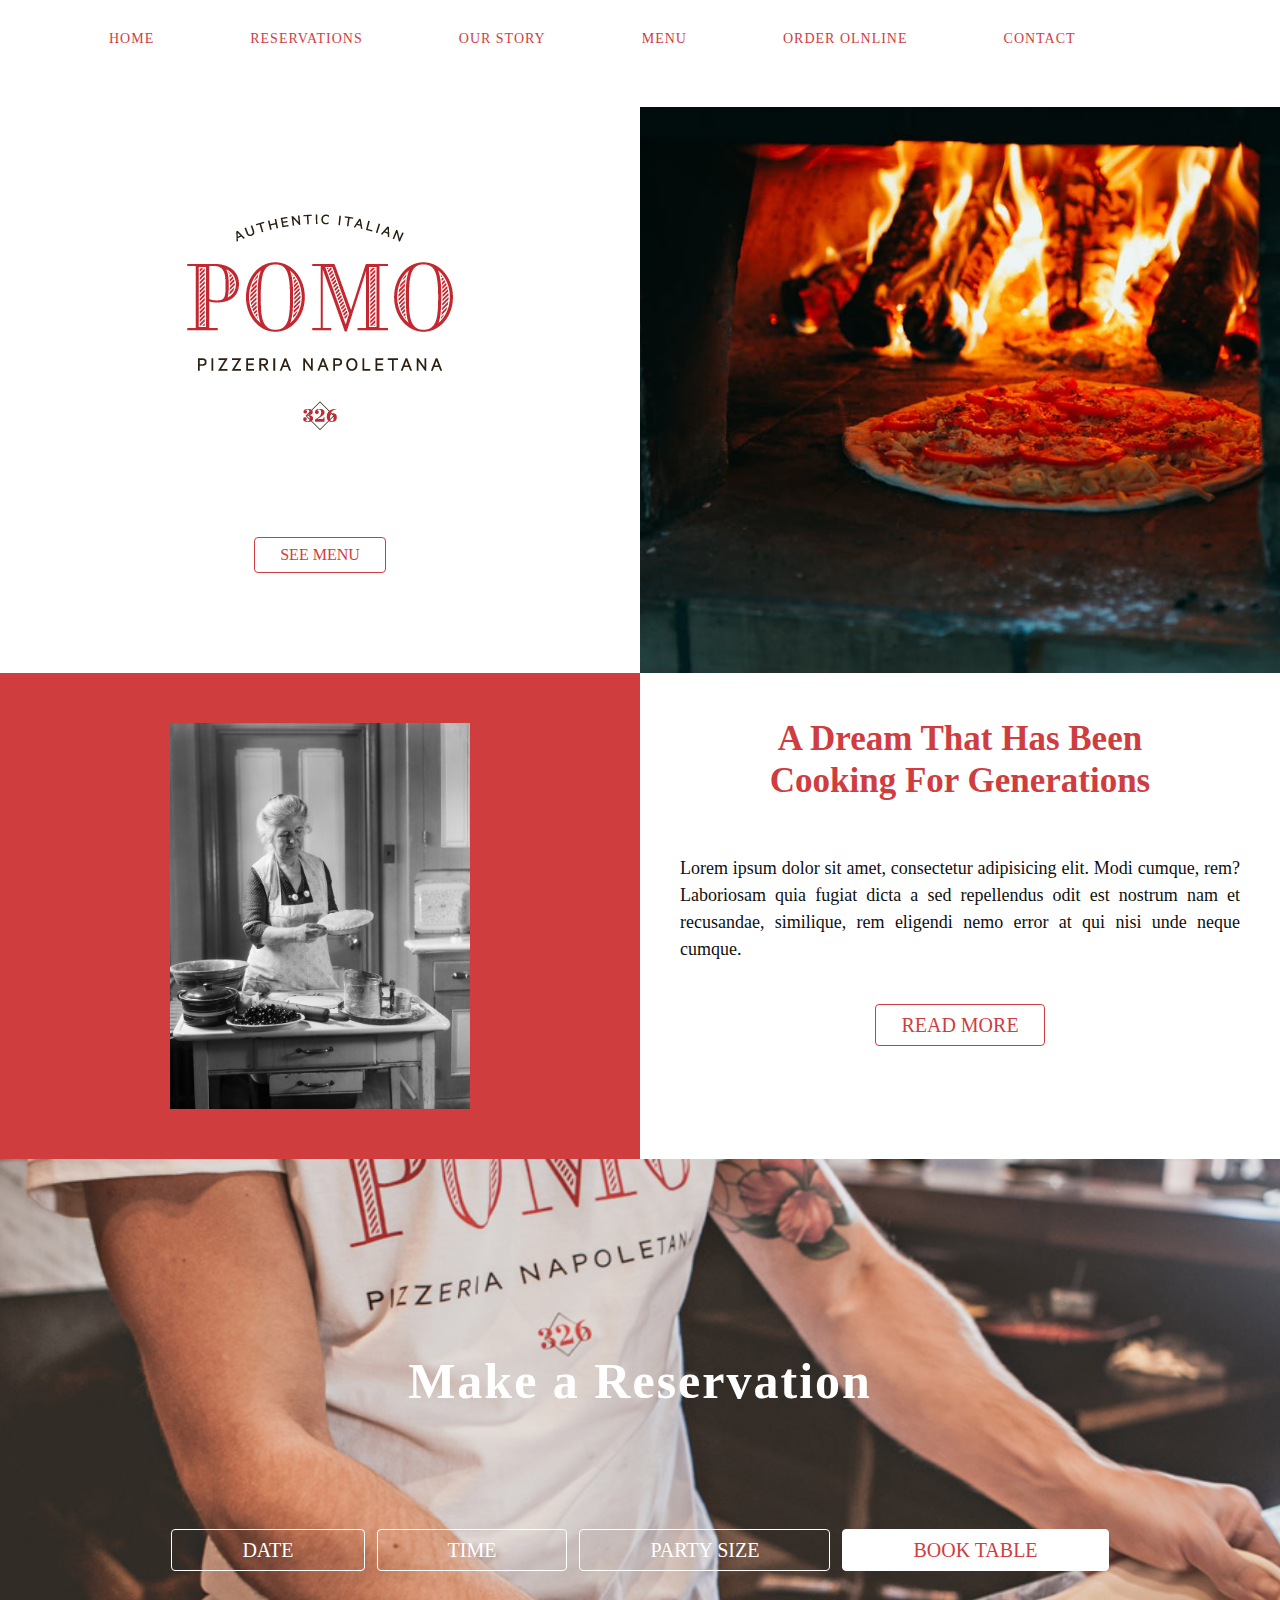
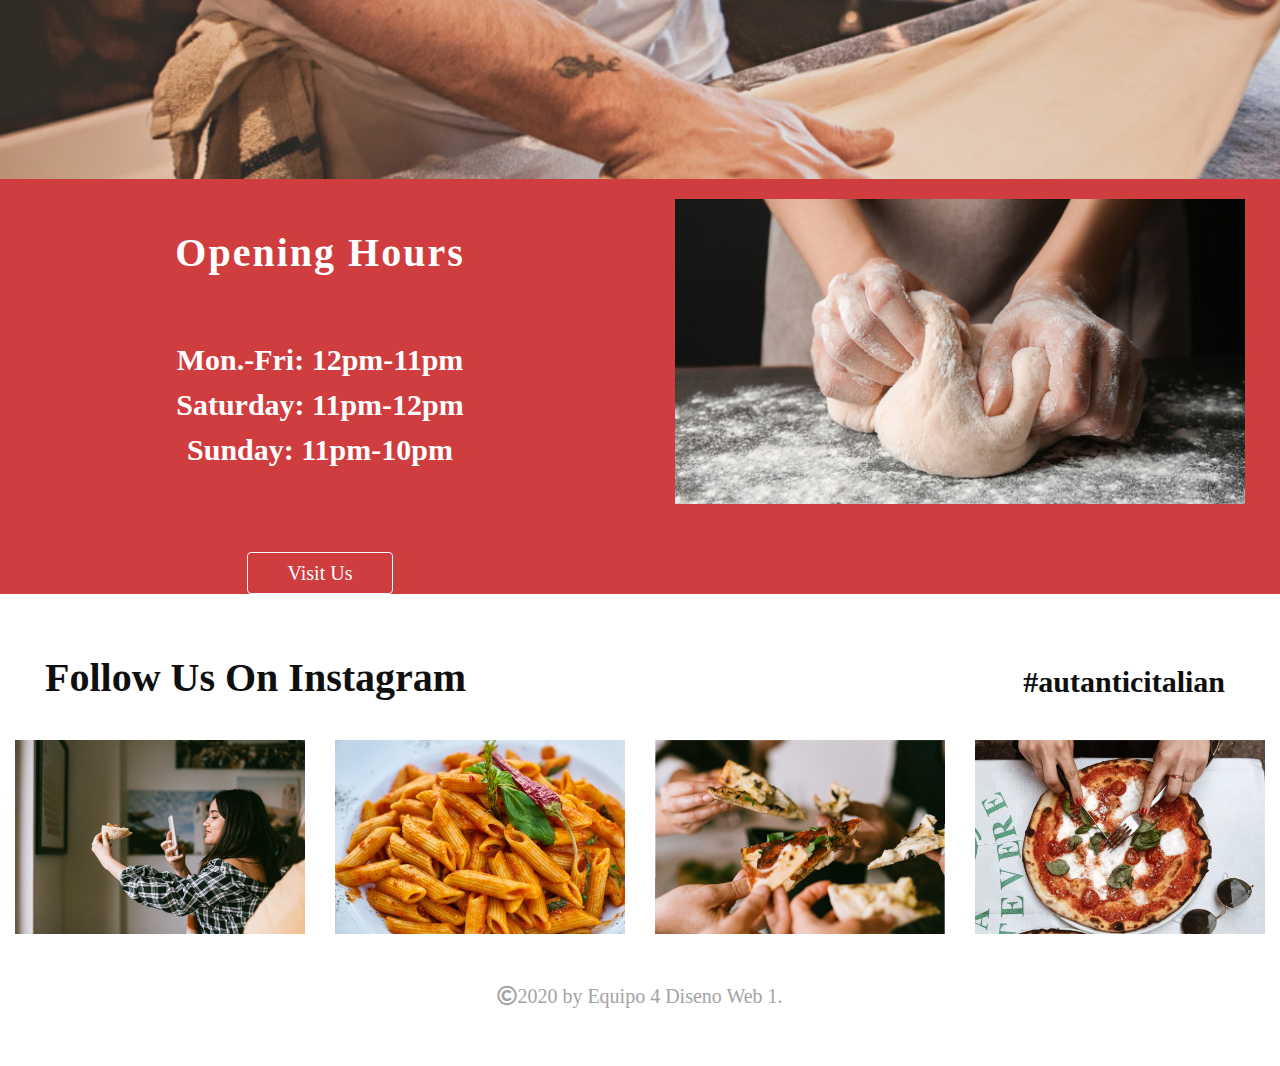
==== index.html @ f1f99ec6 "Add files via upload" ====
<!doctype html>
<html>
<head>
<meta charset="utf-8">
<title>Pomo</title>
	<meta name="viewport" content="width=device-width, initial-scale=1.0">
	<link href="css/bootstrap.min.css" rel="stylesheet">
	<link href="css/bootstrap-custom.css" rel="stylesheet">
	<link href="css/style.css" rel="stylesheet">
</head>

<body>
	
	<header>
		<div class="container">
			<nav class="navbar navbar-expand-lg navbar-light bg-light">
  				<a class="navbar-brand" href="index.html">
					
				</a>
				  <button class="navbar-toggler" type="button" data-toggle="collapse" data-target="#navbarSupportedContent" aria-controls="navbarSupportedContent" aria-expanded="false" aria-label="Toggle navigation">
					<span class="navbar-toggler-icon"></span>
				  </button>

				  <div class="collapse navbar-collapse" id="navbarSupportedContent">
					<ul class="navbar-nav mr-auto">
					  <li class="nav-item active">
						<a class="nav-link" href="index.html">Home <span class="sr-only">(current)</span></a>
					  </li>
					  <li class="nav-item">
						<a class="nav-link" href="#">Reservations</a>
					  </li>
					  <li class="nav-item">
						<a class="nav-link" href="ourstory.html">Our Story</a>
					  </li>
					   <li class="nav-item">
						<a class="nav-link" href="#">Menu</a>
					  </li>
						 <li class="nav-item">
						<a class="nav-link" href="#">Order Olnline</a>
					  </li>
						 <li class="nav-item">
						<a class="nav-link" href="#">Contact</a>
					  </li>
					</ul>

				  </div>
			</nav>
		</div>	 
	</header>
	
		<section id="s1">
			<div class="container-fluid">
			<div class="row">
				<article class="col-md-6 col-sm-12">
					<img src="img/pomo.png" alt="logo" class="img-fluid">
					<br>
					<a href="#" class="btn btn-white">see menu</a>
				</article>	
				<article class="col-md-6 col-sm-12 image-bg">
					
				</article>
			</div>
			</div>	
		</section>
		<section id="s2">
			<div class="container-fluid">
				<div class="row">
					<article class="col-md-6 col-sm-12 red-bg">
						<img src="img/pomo7.jpg" alt="lady" class="img-fluid" width="300px">
					</article>
					<article class="col-md-6 col-sm-12">
						<h1>A Dream That Has Been Cooking For Generations</h1>
						<p>Lorem ipsum dolor sit amet, consectetur adipisicing elit. Modi cumque, rem? Laboriosam quia fugiat dicta a sed repellendus odit est nostrum nam et recusandae, similique, rem eligendi nemo error at qui nisi unde neque cumque.</p>
						<a href="#" class="btn btn-white">Read more</a>
					</article>
				</div>
			</div>	
		</section>
		<section id="s3">
		<div class="container-fluid">
			<h1>Make a Reservation</h1>
			<div class="container">
					<ul class="list-inline">
						<li class="list-inline-item">
							<a href="#" class="btn btn-white">Date</a>
						</li>
						<li class="list-inline-item">
							<a href="#" class="btn btn-white">Time</a>
						</li>
						<li class="list-inline-item">
							<a href="#" class="btn btn-white">Party Size</a>
						</li>
						<li class="list-inline-item">
							<a href="#" class="btn btn-white white">Book Table</a>
						</li>
					</ul>
			</div>
		</div>
		</section>
		<section id="s4">
			<div class="container-fluid">
				<div class="row">
					<article class="col-md-6 col-sm-12">
						<h1>Opening Hours</h1>
						<p> Mon.-Fri: 12pm-11pm<br>Saturday: 11pm-12pm<br>Sunday: 11pm-10pm</p>
						<a href="#" class="btn btn-white">Visit Us</a>
					</article>
					<article class="col-md-6 col-sm-12">
						<img src="img/pomo9.jpg" alt="dough" class="img-fluid">
					</article>
				</div>
			</div>
		</section>
		<section id="s5">
			<div class="container-fluid">
				<div class="row">
					<article class="col-md-6 col-sm-12">
						<h1>Follow Us On Instagram</h1>
					</article>
					<article class="col-md-6 col-sm-12">
						<h2>#autanticitalian</h2>
					</article>
				</div>
				<div class="row image-margin">
					<article class="col-md-3 col-sm-6 col-xs-12">
						<img src="img/pomo25.jpeg" alt="lady" class="img-fluid image-size">
					</article>
					<article class="col-md-3 col-sm-6 col-xs-12">
						<img src="img/pomo16.jpeg" alt="pasta" class="img-fluid image-size">
					</article>
					<article class="col-md-3 col-sm-6 col-xs-12">
						<img src="img/pomo26.jpeg" alt="toast" class="img-fluid image-size">
					</article>
					<article class="col-md-3 col-sm-6 col-xs-12">
						<img src="img/pomo21.jpeg" alt="margarita" class="img-fluid image-size">
					</article>
				</div>
			</div>	
		</section>
		<footer>
			<h1><i class="far fa-copyright"></i>2020 by Equipo 4 Diseno Web 1.</h1>
		</footer>
		<script src="js/jquery.min.js"></script>
		<script src="js/jquery.min.js"></script>
		<link href="https://cdnjs.cloudflare.com/ajax/libs/font-awesome/5.12.1/css/all.min.css" rel="stylesheet">
</body>
</html>
---- css/style.css ----
#header .active{
	color: #080808;
}
#header .btn-white {
	color: #D03D3F;
	font-family: "abril-fatface";
	text-transform: uppercase;
	font-size: 20px;
}

#header .btn-white:active{
	background-color: #d03d3f;
	color: #fff;
}

#header .btn-white:hover{
	font-weight: 700;
}

header {
	text-align: center;
	
}

#s1{
	margin: 30px 0 0 ;
	text-align: center;
}
.image-bg{
	background-image: url("../img/pomo18.jpeg");
	background-repeat: no-repeat;
	background-position: center center;
	background-size: cover;
}

body{
	font-family: "abril-fatface";
}

#s1 a{
	color: #D03D3F;
	font-family: 'abril-fatface';
	text-transform: uppercase;
	border: 1px solid #d03d3f;
	padding: 5px 25px;
	margin: 0 0 100px
}

#s2{
	text-align: center;
	
}
.red-bg{
	background-color: #D03D3F;
	padding: 50px;
	background-size: cover;
}
#s2 h1{
	font-size: 35px;
	font-family: nunito;
	font-weight: 800;
	color: #D03D3F;
	text-align: center;
	padding: 45px 100px;
}

#s2 p{
	font-size: 18px;
	font-family: "abril-fatface";
	color: #0F0F0F;
	text-align: justify ;
	padding: 0 25px;
}

#s2 .btn-white{
	color: #D03D3F;
	font-family: 'abril-fatface';
	font-size: 20px;
	text-transform: uppercase;
	border: 1px solid #d03d3f;
	padding: 5px 25px;
	margin: 25px
}

#fogata {
	background-image: url("../img/pomo18.jpeg");
	background-repeat: no-repeat;
	background-position: center center;
	background-size: cover;
	color: #fff;
	padding: 20% 0;
	text-align: center;
}

#s3 {
	background-image: url("../img/pomo2.jpg");
	background-repeat: no-repeat;
	background-position: center center;
	background-size: cover;
	color: #fff;
	padding: 15% 0;
	text-align: center;
}

#s3 h1{
	font-family: nunito;
	font-weight: 800;
	font-size: 50px;
	letter-spacing: 2px;
	padding-bottom: 80px;
}

#s3 .btn-white{
	padding: 5px 70px;
	font-size: 20px;
}
#s3 .white{
	background-color: #fff;
	color: #D03D3F;
}

#s3 a{
	font-family: "abril-fatface";
	text-transform: uppercase;
	color: #fff;
	margin: 30px 0 0 0;
	border: 1.5px solid #fff; 
	padding:  5px 50px;
}

#s4 {
	background-color: #d03d3f;
	text-align: center;
}

#s4 h1{
	font-family: nunito;
	font-weight: 800;
	font-size: 40px;
	letter-spacing: 2px;
	color: #fff;
	text-align: center;
	margin: 50px 0 60px;
}

#s4 p{
	font-family: nunito;
	color: #fff;
	font-size: 30px;
	font-weight: 600;
	margin-bottom: 50px;
}

#s4 .btn-white{
	border: 1px solid #FFFFFF;
	padding: 5px 40px;
	margin-top: 30px;
	font-size: 20px;
	color: #fff;
}

#s4 img{
	padding: 20px;
}
#s5{
	margin-top: 30px;
}

#s5 h1{
	font-family: nunito;
	font-weight: 750;
	font-size: 40px;
	color: #0f0f0f;
	margin: 30px
}

#s5 h2{
	font-family: nunito;
	font-weight: 750;
	font-size: 30px;
	color: #0f0f0f;
	margin: 40px;
	text-align: right
}


footer{
	padding: 50px;
}
footer h1{
	font-size: 20px;
	text-align: center;
	color: #A3A3A3;
	font-weight: 400;
}

#pasta h1{
	font-weight: 400;
	font-size: 30px;
	text-align: center;
	margin: 100px 0px 5px;
	color: #d03d3f;
}
#pasta h2{
	font-size: 14px;
	text-align: center;
	word-spacing: 4px;
	margin: 0 0 75px;
	color: #080808;
}
#pasta p{
	font-size: 15px;
	margin: 0 250px 50px;
	text-align: center;
}
#owner {
	padding: 50px 0;
}

#alberto {
	background-image: url("../img/pomo-about4.jpg");
	background-repeat: no-repeat;
	background-position: center center;
	background-size: cover;
	padding: 0 0;
}

.alberto {
	padding: 0 0 20px;
}

#owner h1{
	color: #d03d3f;
	text-align: center;
	padding: 0 0 10px;
	font-size:30px;
}
#owner h2{
	text-align: center;
	color: #fff;
	font-weight: 700;
	font-size: 16px;
}
#owner h3{
	text-align: center;
	font-style: italic;
	font-size: 15px;
	padding: 50px 0px 30px;
	color: #080808;
}

#owner p{
	text-align: center;
	padding: 0 300px 50px;
	color: #080808;
	font-size: 17px;
}

#owner hr{
	width: 40px;
	color: #d03d3f;
}
#our-story{
	padding: 20px
}
#our-story a{
	font-size: 20px;
	text-align: center;
	color: #A3A3A3;
	font-weight: 400;
	border: #000 solid 1px;
	padding: 3px 10px
}


.owner-image{
	position: relative;
}
.overlay{
	position: absolute;
	width: 100%;
	height: 100%;
	background-color: rgba(222,91,12,0.64);
	top: 0;
}
.owner-text{
	position: relative;
	width: 100%;
	height: 100%;
	z-index: 999;
	top: 0;
	margin-top: 0%;
}
.texto{
	position: absolute;
	width: 100%;
	color: #fff;
	bottom: 0;
}
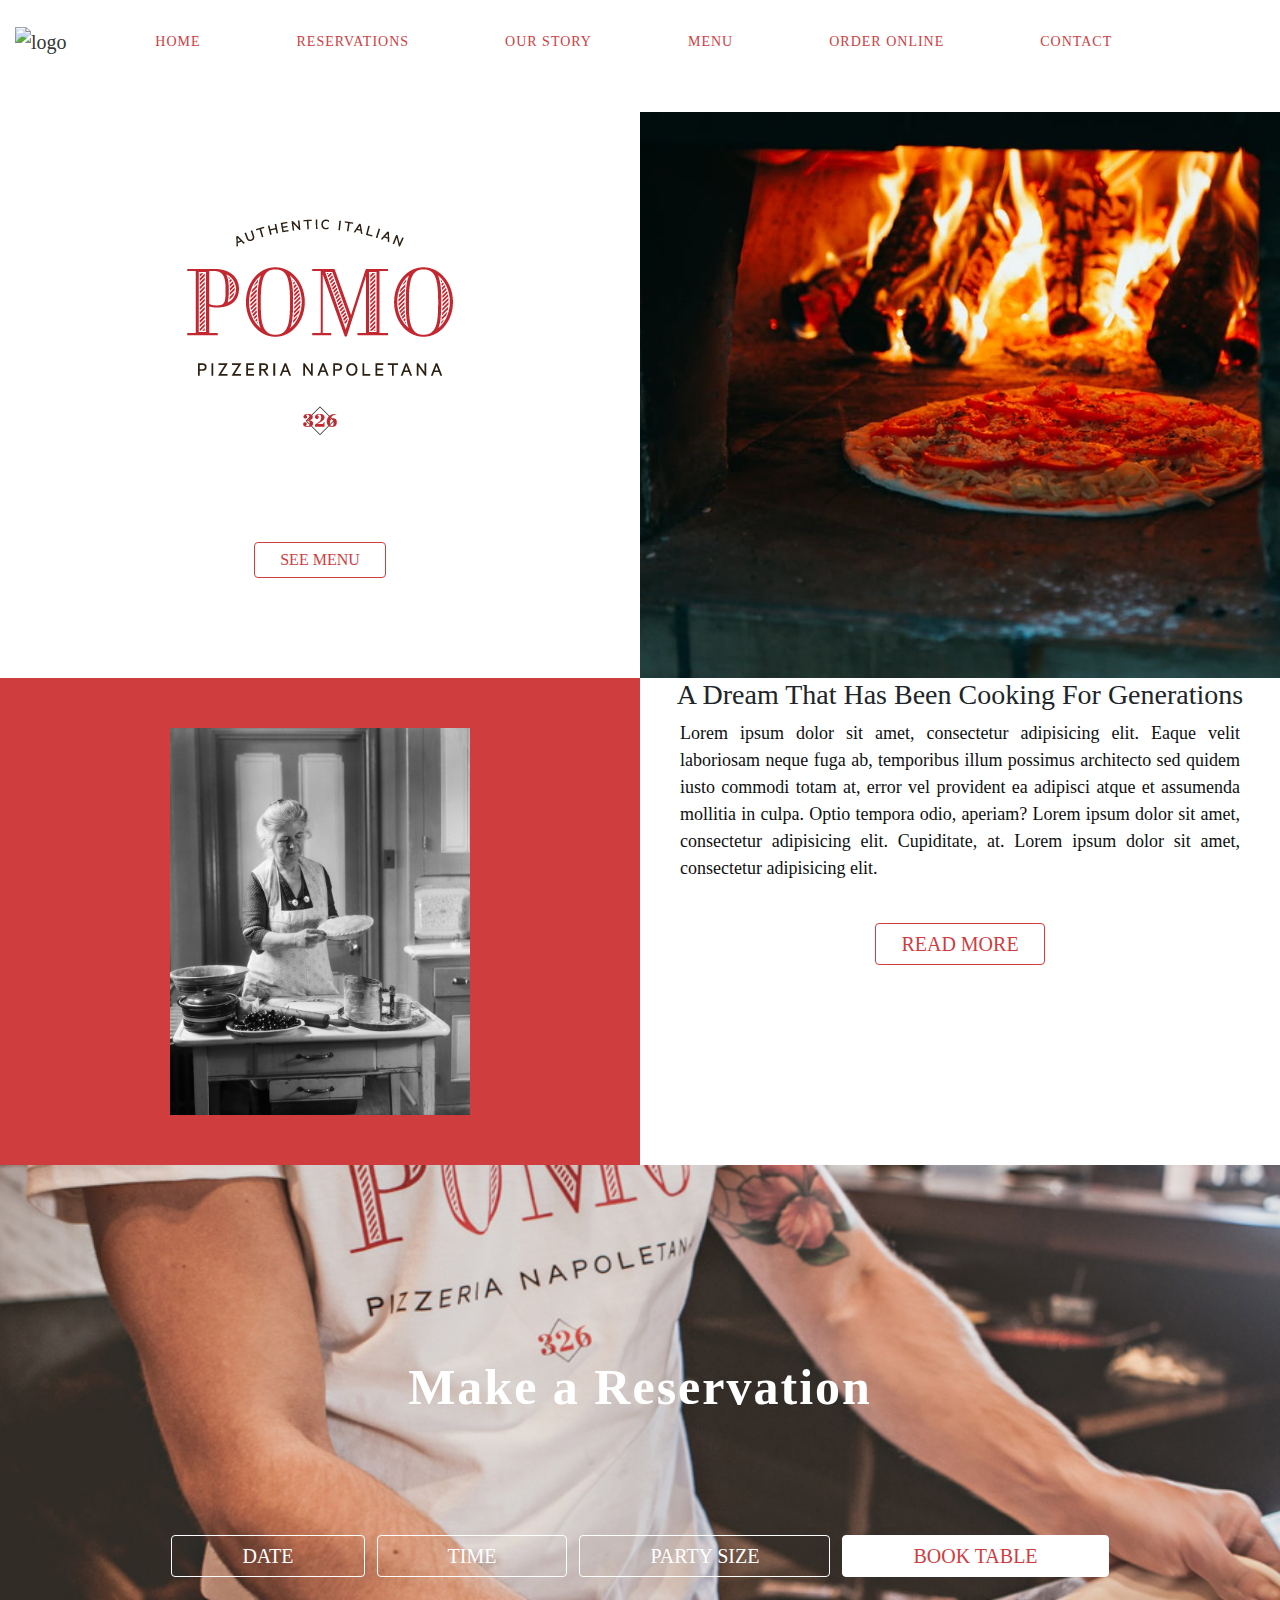
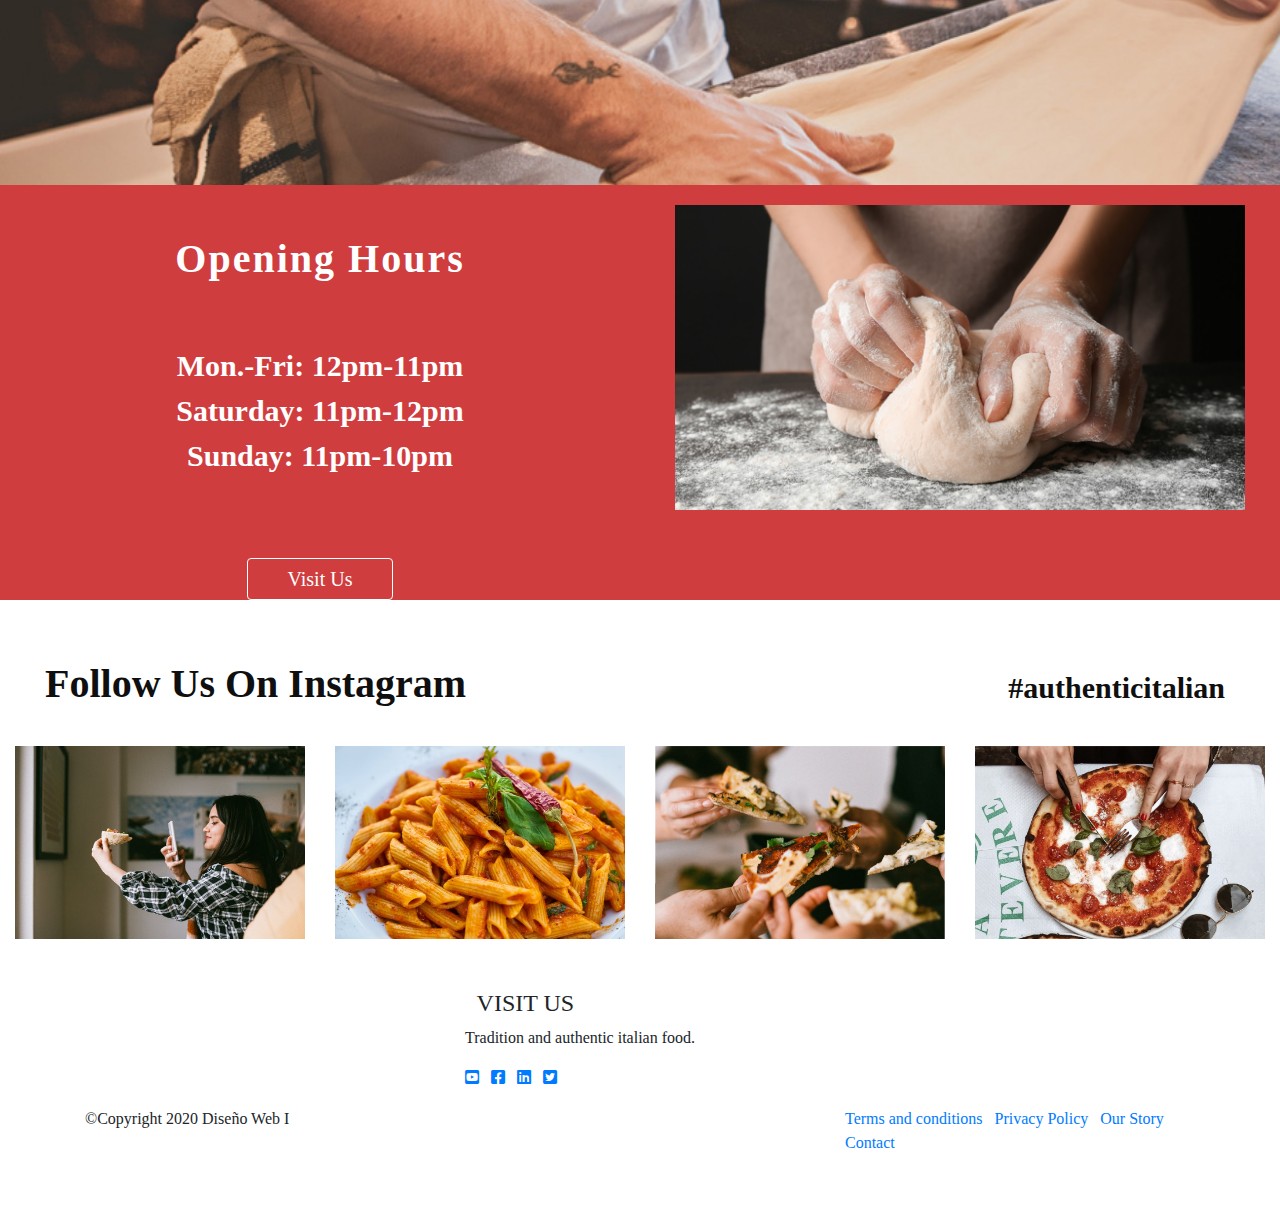
==== commit f1e622ea: "added menu" ====
--- a/index.html
+++ b/index.html
@@ -1,147 +1,233 @@
-<!doctype html>
-<html>
-<head>
-<meta charset="utf-8">
-<title>Pomo</title>
-	<meta name="viewport" content="width=device-width, initial-scale=1.0">
-	<link href="css/bootstrap.min.css" rel="stylesheet">
-	<link href="css/bootstrap-custom.css" rel="stylesheet">
-	<link href="css/style.css" rel="stylesheet">
-</head>
-
-<body>
-	
-	<header>
-		<div class="container">
-			<nav class="navbar navbar-expand-lg navbar-light bg-light">
-  				<a class="navbar-brand" href="index.html">
-					
-				</a>
-				  <button class="navbar-toggler" type="button" data-toggle="collapse" data-target="#navbarSupportedContent" aria-controls="navbarSupportedContent" aria-expanded="false" aria-label="Toggle navigation">
-					<span class="navbar-toggler-icon"></span>
-				  </button>
-
-				  <div class="collapse navbar-collapse" id="navbarSupportedContent">
-					<ul class="navbar-nav mr-auto">
-					  <li class="nav-item active">
-						<a class="nav-link" href="index.html">Home <span class="sr-only">(current)</span></a>
-					  </li>
-					  <li class="nav-item">
-						<a class="nav-link" href="#">Reservations</a>
-					  </li>
-					  <li class="nav-item">
-						<a class="nav-link" href="ourstory.html">Our Story</a>
-					  </li>
-					   <li class="nav-item">
-						<a class="nav-link" href="#">Menu</a>
-					  </li>
-						 <li class="nav-item">
-						<a class="nav-link" href="#">Order Olnline</a>
-					  </li>
-						 <li class="nav-item">
-						<a class="nav-link" href="#">Contact</a>
-					  </li>
-					</ul>
-
-				  </div>
-			</nav>
-		</div>	 
-	</header>
-	
-		<section id="s1">
-			<div class="container-fluid">
-			<div class="row">
-				<article class="col-md-6 col-sm-12">
-					<img src="img/pomo.png" alt="logo" class="img-fluid">
-					<br>
-					<a href="#" class="btn btn-white">see menu</a>
-				</article>	
-				<article class="col-md-6 col-sm-12 image-bg">
-					
-				</article>
-			</div>
-			</div>	
-		</section>
-		<section id="s2">
-			<div class="container-fluid">
-				<div class="row">
-					<article class="col-md-6 col-sm-12 red-bg">
-						<img src="img/pomo7.jpg" alt="lady" class="img-fluid" width="300px">
-					</article>
-					<article class="col-md-6 col-sm-12">
-						<h1>A Dream That Has Been Cooking For Generations</h1>
-						<p>Lorem ipsum dolor sit amet, consectetur adipisicing elit. Modi cumque, rem? Laboriosam quia fugiat dicta a sed repellendus odit est nostrum nam et recusandae, similique, rem eligendi nemo error at qui nisi unde neque cumque.</p>
-						<a href="#" class="btn btn-white">Read more</a>
-					</article>
-				</div>
-			</div>	
-		</section>
-		<section id="s3">
-		<div class="container-fluid">
-			<h1>Make a Reservation</h1>
-			<div class="container">
-					<ul class="list-inline">
-						<li class="list-inline-item">
-							<a href="#" class="btn btn-white">Date</a>
-						</li>
-						<li class="list-inline-item">
-							<a href="#" class="btn btn-white">Time</a>
-						</li>
-						<li class="list-inline-item">
-							<a href="#" class="btn btn-white">Party Size</a>
-						</li>
-						<li class="list-inline-item">
-							<a href="#" class="btn btn-white white">Book Table</a>
-						</li>
-					</ul>
-			</div>
-		</div>
-		</section>
-		<section id="s4">
-			<div class="container-fluid">
-				<div class="row">
-					<article class="col-md-6 col-sm-12">
-						<h1>Opening Hours</h1>
-						<p> Mon.-Fri: 12pm-11pm<br>Saturday: 11pm-12pm<br>Sunday: 11pm-10pm</p>
-						<a href="#" class="btn btn-white">Visit Us</a>
-					</article>
-					<article class="col-md-6 col-sm-12">
-						<img src="img/pomo9.jpg" alt="dough" class="img-fluid">
-					</article>
-				</div>
-			</div>
-		</section>
-		<section id="s5">
-			<div class="container-fluid">
-				<div class="row">
-					<article class="col-md-6 col-sm-12">
-						<h1>Follow Us On Instagram</h1>
-					</article>
-					<article class="col-md-6 col-sm-12">
-						<h2>#autanticitalian</h2>
-					</article>
-				</div>
-				<div class="row image-margin">
-					<article class="col-md-3 col-sm-6 col-xs-12">
-						<img src="img/pomo25.jpeg" alt="lady" class="img-fluid image-size">
-					</article>
-					<article class="col-md-3 col-sm-6 col-xs-12">
-						<img src="img/pomo16.jpeg" alt="pasta" class="img-fluid image-size">
-					</article>
-					<article class="col-md-3 col-sm-6 col-xs-12">
-						<img src="img/pomo26.jpeg" alt="toast" class="img-fluid image-size">
-					</article>
-					<article class="col-md-3 col-sm-6 col-xs-12">
-						<img src="img/pomo21.jpeg" alt="margarita" class="img-fluid image-size">
-					</article>
-				</div>
-			</div>	
-		</section>
-		<footer>
-			<h1><i class="far fa-copyright"></i>2020 by Equipo 4 Diseno Web 1.</h1>
-		</footer>
-		<script src="js/jquery.min.js"></script>
-		<script src="js/jquery.min.js"></script>
-		<link href="https://cdnjs.cloudflare.com/ajax/libs/font-awesome/5.12.1/css/all.min.css" rel="stylesheet">
-</body>
-</html>
+<!doctype html>
+<html>
+<head>
+<meta charset="utf-8">
+<title>Pomo</title>
+	<meta name="viewport" content="width=device-width, initial-scale=1.0">
+	<link href="css/bootstrap.min.css" rel="stylesheet">
+	<link href="css/bootstrap-custom.css" rel="stylesheet">
+	<link href="css/style.css" rel="stylesheet">
+	<link href="https://use.fontawesome.com/releases/v5.0.13/css/all.css" rel="stylesheet">
+	
+	<meta name="Description" content="pizza restaurant and menu for pomo resaturants">
+
+	
+</head>
+
+<body>
+	
+	<header>
+		<div class="container-fluid">
+			<nav class="navbar navbar-expand-lg navbar-light bg-light">
+  				
+				<a class="navbar-brand" href="index.html"><img src="img/pomo-sello.png" alt="logo" class="img-fluid" width="100px"> </a>
+				  <button class="navbar-toggler" type="button" data-toggle="collapse" data-target="#navbarSupportedContent" aria-controls="navbarSupportedContent" aria-expanded="false" aria-label="Toggle navigation">
+					<span class="navbar-toggler-icon"></span>
+				  </button>
+
+				  <div class="collapse navbar-collapse" id="navbarSupportedContent">
+					<ul class="navbar-nav mx-auto">
+					  <li class="nav-item active">
+						<a class="nav-link" href="index.html">Home <span class="sr-only">(current)</span></a>
+					  </li>
+					  <li class="nav-item">
+						<a class="nav-link" href="#">Reservations</a>
+					  </li>
+					  <li class="nav-item">
+						<a class="nav-link" href="ourstory.html">Our Story</a>
+					  </li>
+					   <li class="nav-item">
+						<a class="nav-link" href="menu.html">Menu</a>
+					  </li>
+						 <li class="nav-item">
+						<a class="nav-link" href="#">Order Online</a>
+					  </li>
+						 <li class="nav-item">
+						<a class="nav-link" href="#">Contact</a>
+					  </li>
+					</ul>
+
+				  </div>
+			</nav>
+		</div>	 
+	</header>
+	
+		<section id="s1">
+			<div class="container-fluid">
+			<div class="row">
+				<article class="col-md-6 col-sm-12">
+					<img src="img/pomo.png" alt="logo" class="img-fluid">
+					<br>
+					<a href="#" class="btn btn-white">see menu</a>
+				</article>	
+				<article class="col-md-6 col-sm-12 image-bg">
+					
+				</article>
+			</div>
+			</div>	
+		</section>
+		<section id="s2">
+			<div class="container-fluid">
+				<div class="row">
+					<article class="col-md-6 col-sm-12 red-bg">
+						<img src="img/pomo7.jpg" alt="lady" class="img-fluid" width="300px">
+					</article>
+					<article class="col-md-6 col-sm-12">
+						<h3>A Dream That Has Been Cooking For Generations</h3>
+						<p> Lorem ipsum dolor sit amet, consectetur adipisicing elit. Eaque velit laboriosam neque fuga ab, temporibus illum possimus architecto sed quidem iusto commodi totam at, error vel provident ea adipisci atque et assumenda mollitia in culpa. Optio tempora odio, aperiam? Lorem ipsum dolor sit amet, consectetur adipisicing elit. Cupiditate, at. Lorem ipsum dolor sit amet, consectetur adipisicing elit. </p>
+						<a href="#" class="btn btn-white">Read more</a>
+					</article>
+				</div>
+			</div>	
+		</section>
+		<section id="s3">
+		<div class="container-fluid">
+			<h1>Make a Reservation</h1>
+			<div class="container">
+					<ul class="list-inline">
+						<li class="list-inline-item">
+							<a href="#" class="btn btn-white">Date</a>
+						</li>
+						<li class="list-inline-item">
+							<a href="#" class="btn btn-white">Time</a>
+						</li>
+						<li class="list-inline-item">
+							<a href="#" class="btn btn-white">Party Size</a>
+						</li>
+						<li class="list-inline-item">
+							<a href="#" class="btn btn-white white">Book Table</a>
+						</li>
+					</ul>
+			</div>
+		</div>
+		</section>
+		<section id="s4">
+			<div class="container-fluid">
+				<div class="row">
+					<article class="col-md-6 col-sm-12">
+						<h1>Opening Hours</h1>
+						<p> Mon.-Fri: 12pm-11pm<br>Saturday: 11pm-12pm<br>Sunday: 11pm-10pm</p>
+						<a href="#" class="btn btn-white">Visit Us</a>
+					</article>
+					<article class="col-md-6 col-sm-12">
+						<img src="img/pomo9.jpg" alt="dough" class="img-fluid">
+					</article>
+				</div>
+			</div>
+		</section>
+		<section id="s5">
+			<div class="container-fluid">
+				<div class="row">
+					<article class="col-md-6 col-sm-12">
+						<h1>Follow Us On Instagram</h1>
+					</article>
+					<article class="col-md-6 col-sm-12">
+						<h2>#authenticitalian</h2>
+					</article>
+				</div>
+				<div class="row image-margin">
+					<article class="col-md-3 col-sm-6 col-xs-12">
+						<img src="img/pomo25.jpeg" alt="lady" class="img-fluid image-size">
+					</article>
+					<article class="col-md-3 col-sm-6 col-xs-12">
+						<img src="img/pomo16.jpeg" alt="pasta" class="img-fluid image-size">
+					</article>
+					<article class="col-md-3 col-sm-6 col-xs-12">
+						<img src="img/pomo26.jpeg" alt="toast" class="img-fluid image-size">
+					</article>
+					<article class="col-md-3 col-sm-6 col-xs-12">
+						<img src="img/pomo21.jpeg" alt="margarita" class="img-fluid image-size">
+					</article>
+				</div>
+			</div>	
+		</section>
+	
+		<footer>
+	<section id="info-footer">
+		<div class="container">
+		<div class="row">
+		  <article class="col-md-4 col-sm-12">
+			</article>
+			
+			<article class="col-md-4 col-sm-12">
+				<h4>&nbsp; VISIT US</h4>
+				<p>Tradition and authentic italian food.</p>
+				<ul class="list-inline redes">
+				<li class="list-inline-item">
+					<a href="https://www.youtube.com" target="_blank">
+					<i class="fab fa-youtube-square"></i></a>
+					
+					
+					</li>
+				<li class="list-inline-item">
+					<a href="https://www.youtube.com" target="_blank">
+					<i class="fab fa-facebook-square"></i></a>
+					</li>
+					
+						<li class="list-inline-item">
+							<a href="https://www.youtube.com" target="_blank">
+							<i class="fab fa-linkedin"></i></a>
+						</li>
+					<li class="list-inline-item">
+						<a href="https://www.youtube.com" target="_blank">
+							<i class="fab fa-twitter-square"></i></a>
+					</li>
+				</ul>
+			
+			</article>
+			<article class="col-md-4 col-sm-12">
+				
+			
+			</article>
+			<article class="col-md-4 col-sm-12">
+				
+			
+			</article>
+		
+		  </div>
+		</div>
+		</section>
+		<section id="copyright">
+		<div class="container">
+		<div class="row">
+			<article class="col-md-4 col-sm-12">
+				
+			<p>&copy;Copyright 2020 Diseño Web I</p>
+			
+			</article>
+			<article class="col-md-4 col-sm-12">
+				<img src="img/pomo white.png" width="100px" alt="logo-footer" class="img-fluid m-auto d-block">
+				
+			</article>
+			<article class="col-md-4 col-sm-12">
+				<ul class="list-inline">
+				<li class="list-inline-item">
+					<a href="#">Terms and conditions</a>
+					</li>
+					<li class="list-inline-item">
+					<a href="#">Privacy Policy</a>
+					</li>
+							<li class="list-inline-item">
+					<a href="#">Our Story</a>
+					</li>
+						<li class="list-inline-item">
+					<a href="#">Contact</a>
+					</li>
+			
+				</ul>
+			
+			</article>
+			</div>
+	</div>
+		</section>
+	
+	
+	</footer>
+
+	
+	
+		<script src="js/jquery.min.js"></script>
+		<script src="js/jquery.min.js"></script>
+		<link href="https://cdnjs.cloudflare.com/ajax/libs/font-awesome/5.12.1/css/all.min.css" rel="stylesheet">
+</body>
+</html>
